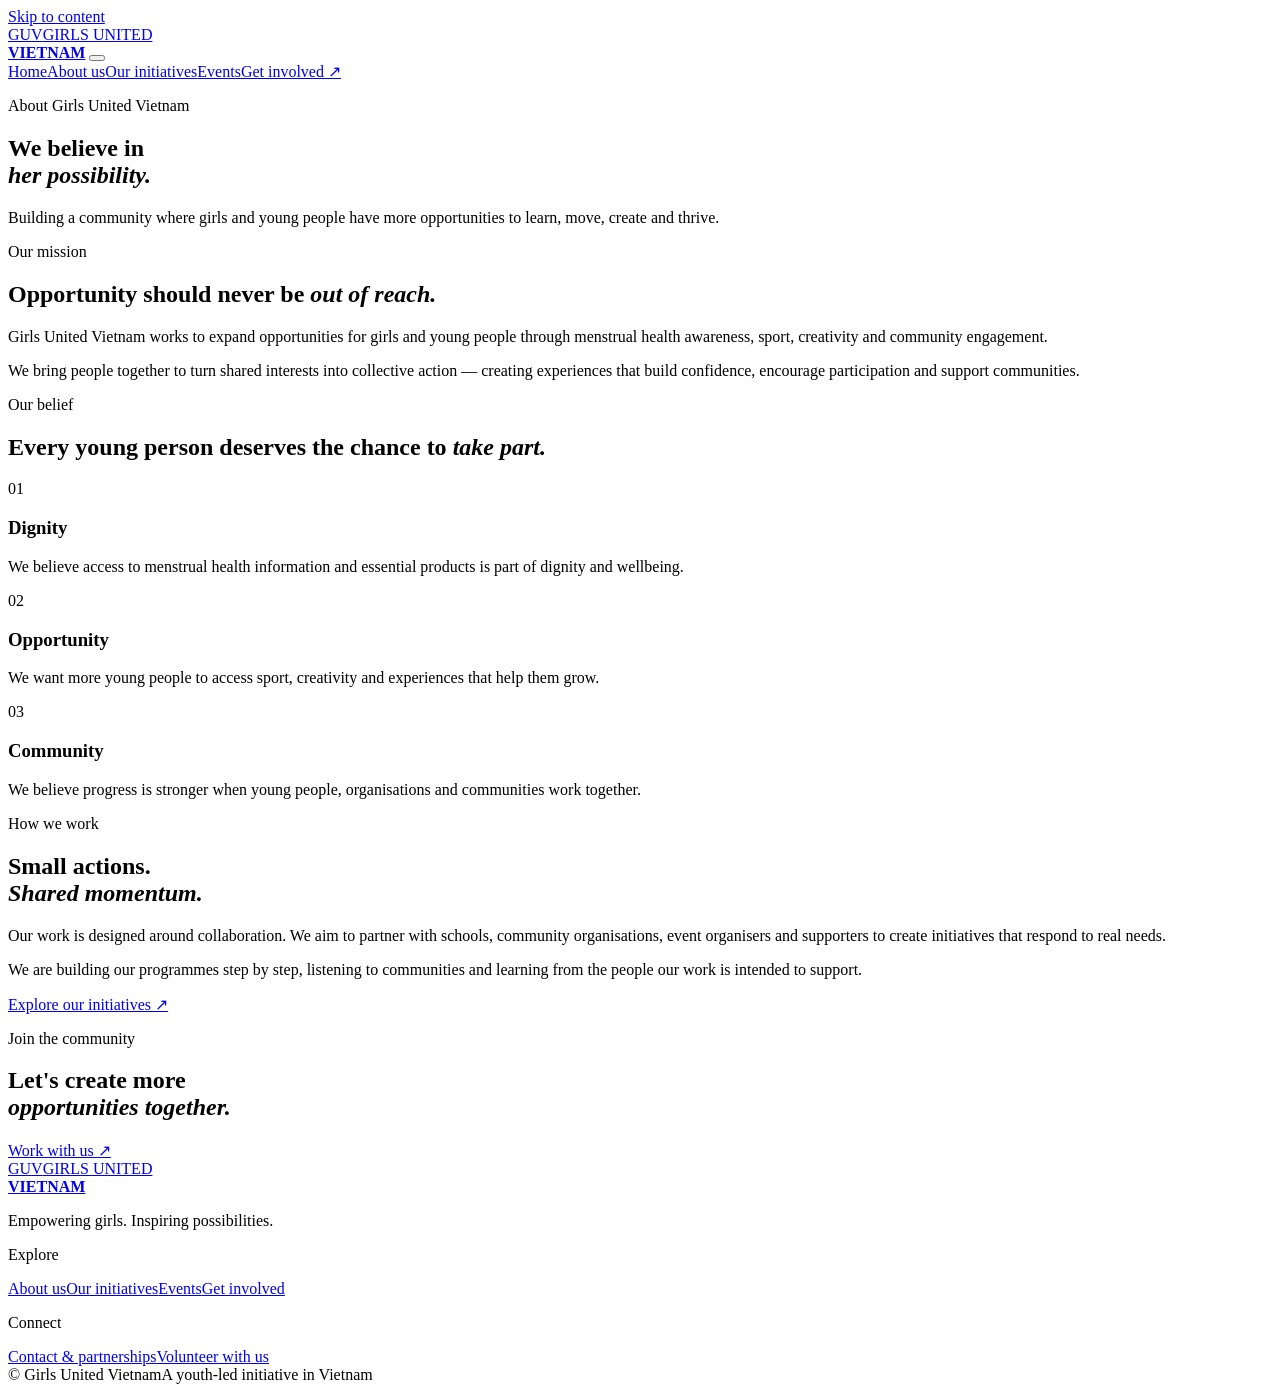
==== about.html @ ccef2bba "Add files via upload" ====
<!DOCTYPE html>
<html lang="en">
<head>
  <meta charset="UTF-8"><meta name="viewport" content="width=device-width, initial-scale=1.0">
  <meta name="description" content="Learn about Girls United Vietnam, our mission and the values behind our work.">
  <meta name="theme-color" content="#5A2736">
  <title>About us | Girls United Vietnam</title>
  <link rel="preconnect" href="https://fonts.googleapis.com"><link rel="preconnect" href="https://fonts.gstatic.com" crossorigin>
  <link href="https://fonts.googleapis.com/css2?family=DM+Sans:wght@400;500;600;700&family=Playfair+Display:wght@500;600;700&display=swap" rel="stylesheet">
  <link rel="stylesheet" href="assets/css/styles.css"><script defer src="assets/js/main.js"></script>
</head>
<body>
<a class="skip-link" href="#main">Skip to content</a>
<header class="site-header"><div class="container nav-wrap">
  <a class="brand" href="index.html"><span class="brand-mark">GU<span>V</span></span><span class="brand-name">GIRLS UNITED<br><strong>VIETNAM</strong></span></a>
  <button class="menu-toggle" aria-label="Open navigation" aria-expanded="false"><span></span><span></span></button>
  <nav class="main-nav" aria-label="Main navigation"><a href="index.html">Home</a><a class="active" href="about.html">About us</a><a href="initiatives.html">Our initiatives</a><a href="events.html">Events</a><a class="nav-cta" href="get-involved.html">Get involved <span>↗</span></a></nav>
</div></header>
<main id="main">
  <section class="page-hero page-hero-about"><div class="container page-hero-content"><p class="eyebrow light">About Girls United Vietnam</p><h1>We believe in<br><em>her possibility.</em></h1><p>Building a community where girls and young people have more opportunities to learn, move, create and thrive.</p></div></section>
  <section class="section-pad"><div class="container split-intro"><div><p class="eyebrow">Our mission</p><h2>Opportunity should never be <em>out of reach.</em></h2></div><div><p class="large-copy">Girls United Vietnam works to expand opportunities for girls and young people through menstrual health awareness, sport, creativity and community engagement.</p><p>We bring people together to turn shared interests into collective action — creating experiences that build confidence, encourage participation and support communities.</p></div></div></section>
  <section class="values-band"><div class="container values-grid"><div><p class="eyebrow light">Our belief</p><h2>Every young person deserves the chance to <em>take part.</em></h2></div><div class="value-list"><div><span>01</span><section><h3>Dignity</h3><p>We believe access to menstrual health information and essential products is part of dignity and wellbeing.</p></section></div><div><span>02</span><section><h3>Opportunity</h3><p>We want more young people to access sport, creativity and experiences that help them grow.</p></section></div><div><span>03</span><section><h3>Community</h3><p>We believe progress is stronger when young people, organisations and communities work together.</p></section></div></div></div></section>
  <section class="section-pad"><div class="container story-grid"><div class="story-image"></div><div><p class="eyebrow">How we work</p><h2>Small actions.<br><em>Shared momentum.</em></h2><p>Our work is designed around collaboration. We aim to partner with schools, community organisations, event organisers and supporters to create initiatives that respond to real needs.</p><p>We are building our programmes step by step, listening to communities and learning from the people our work is intended to support.</p><a class="underlined-link" href="initiatives.html">Explore our initiatives <span>↗</span></a></div></div></section>
  <section class="simple-cta"><div class="container"><p class="eyebrow">Join the community</p><h2>Let's create more<br><em>opportunities together.</em></h2><a class="button button-dark" href="get-involved.html">Work with us <span>↗</span></a></div></section>
</main>
<footer class="site-footer"><div class="container footer-top"><div><a class="brand brand-footer" href="index.html"><span class="brand-mark">GU<span>V</span></span><span class="brand-name">GIRLS UNITED<br><strong>VIETNAM</strong></span></a><p class="footer-tagline">Empowering girls. Inspiring possibilities.</p></div><div class="footer-links"><p class="footer-label">Explore</p><a href="about.html">About us</a><a href="initiatives.html">Our initiatives</a><a href="events.html">Events</a><a href="get-involved.html">Get involved</a></div><div class="footer-links"><p class="footer-label">Connect</p><a href="get-involved.html#contact">Contact & partnerships</a><a href="get-involved.html#volunteer">Volunteer with us</a></div></div><div class="container footer-bottom"><span>© <span data-year></span> Girls United Vietnam</span><span>A youth-led initiative in Vietnam</span></div></footer>
</body></html>
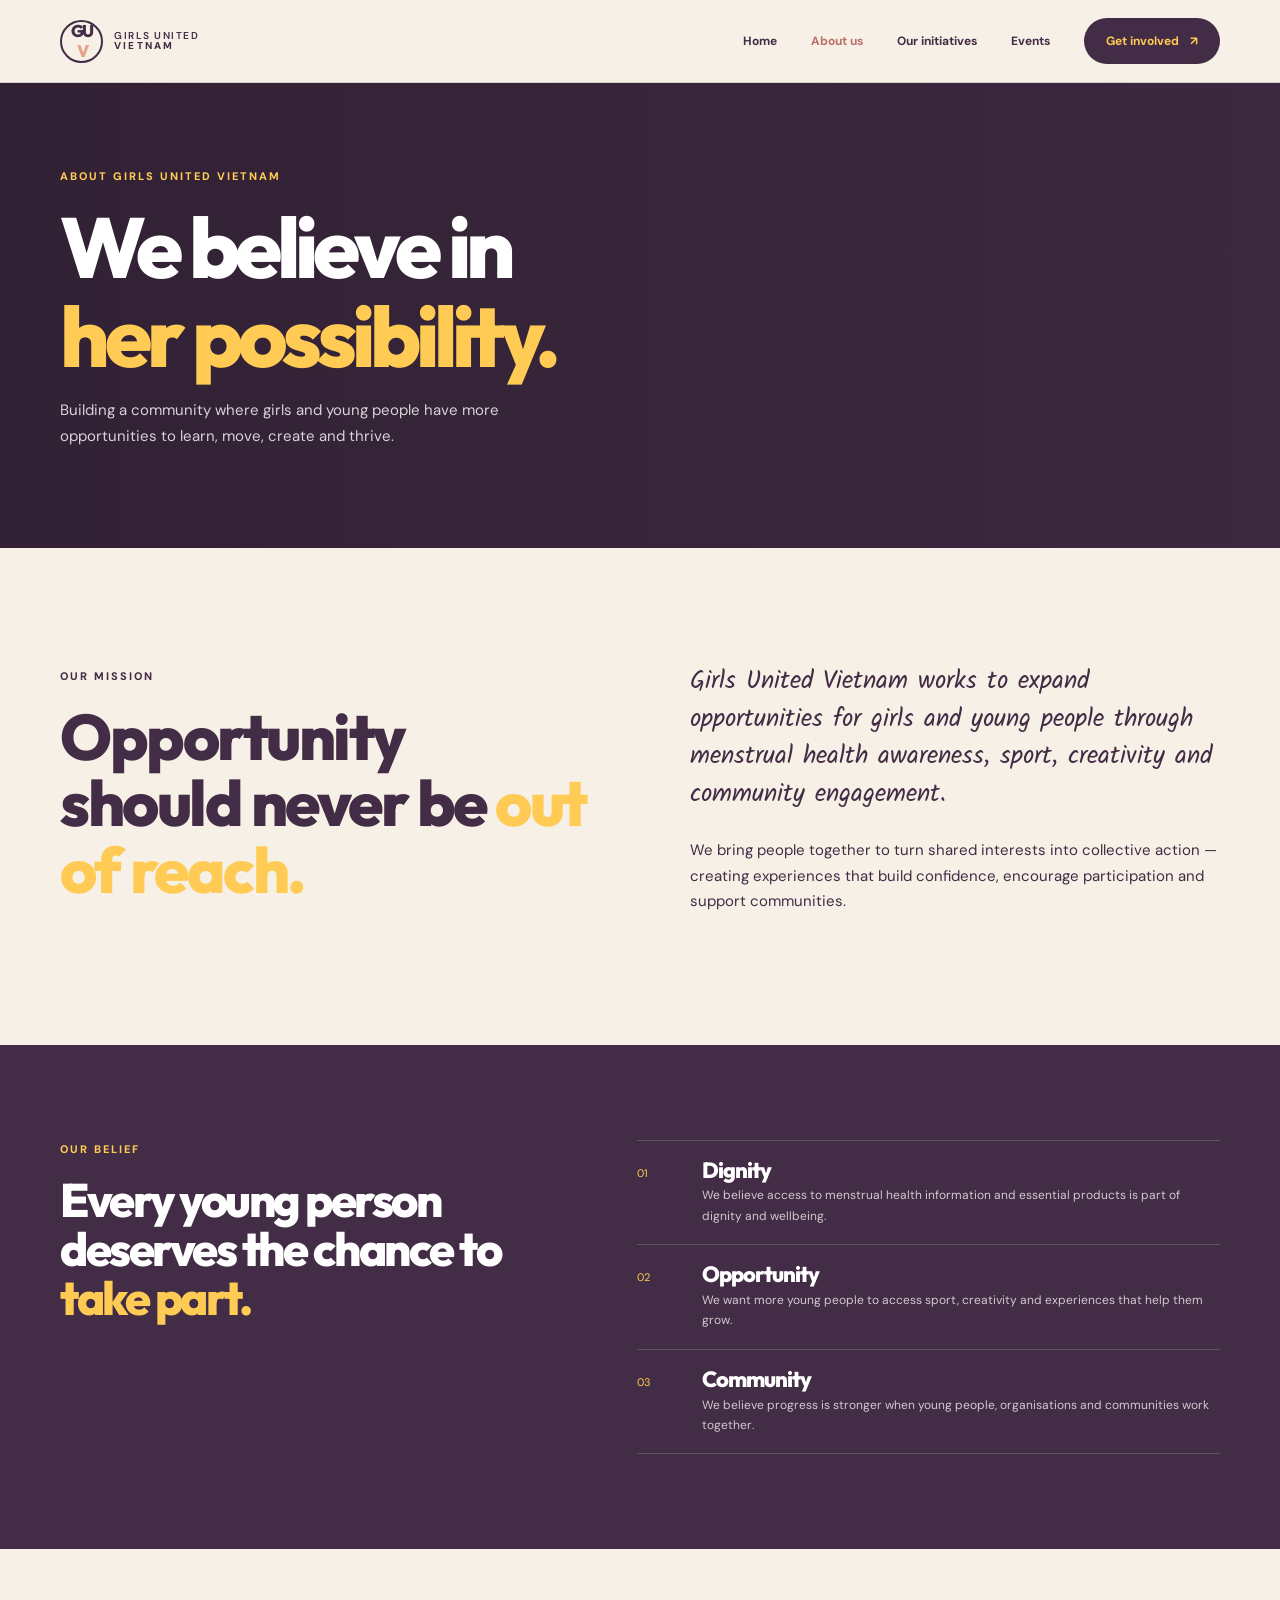
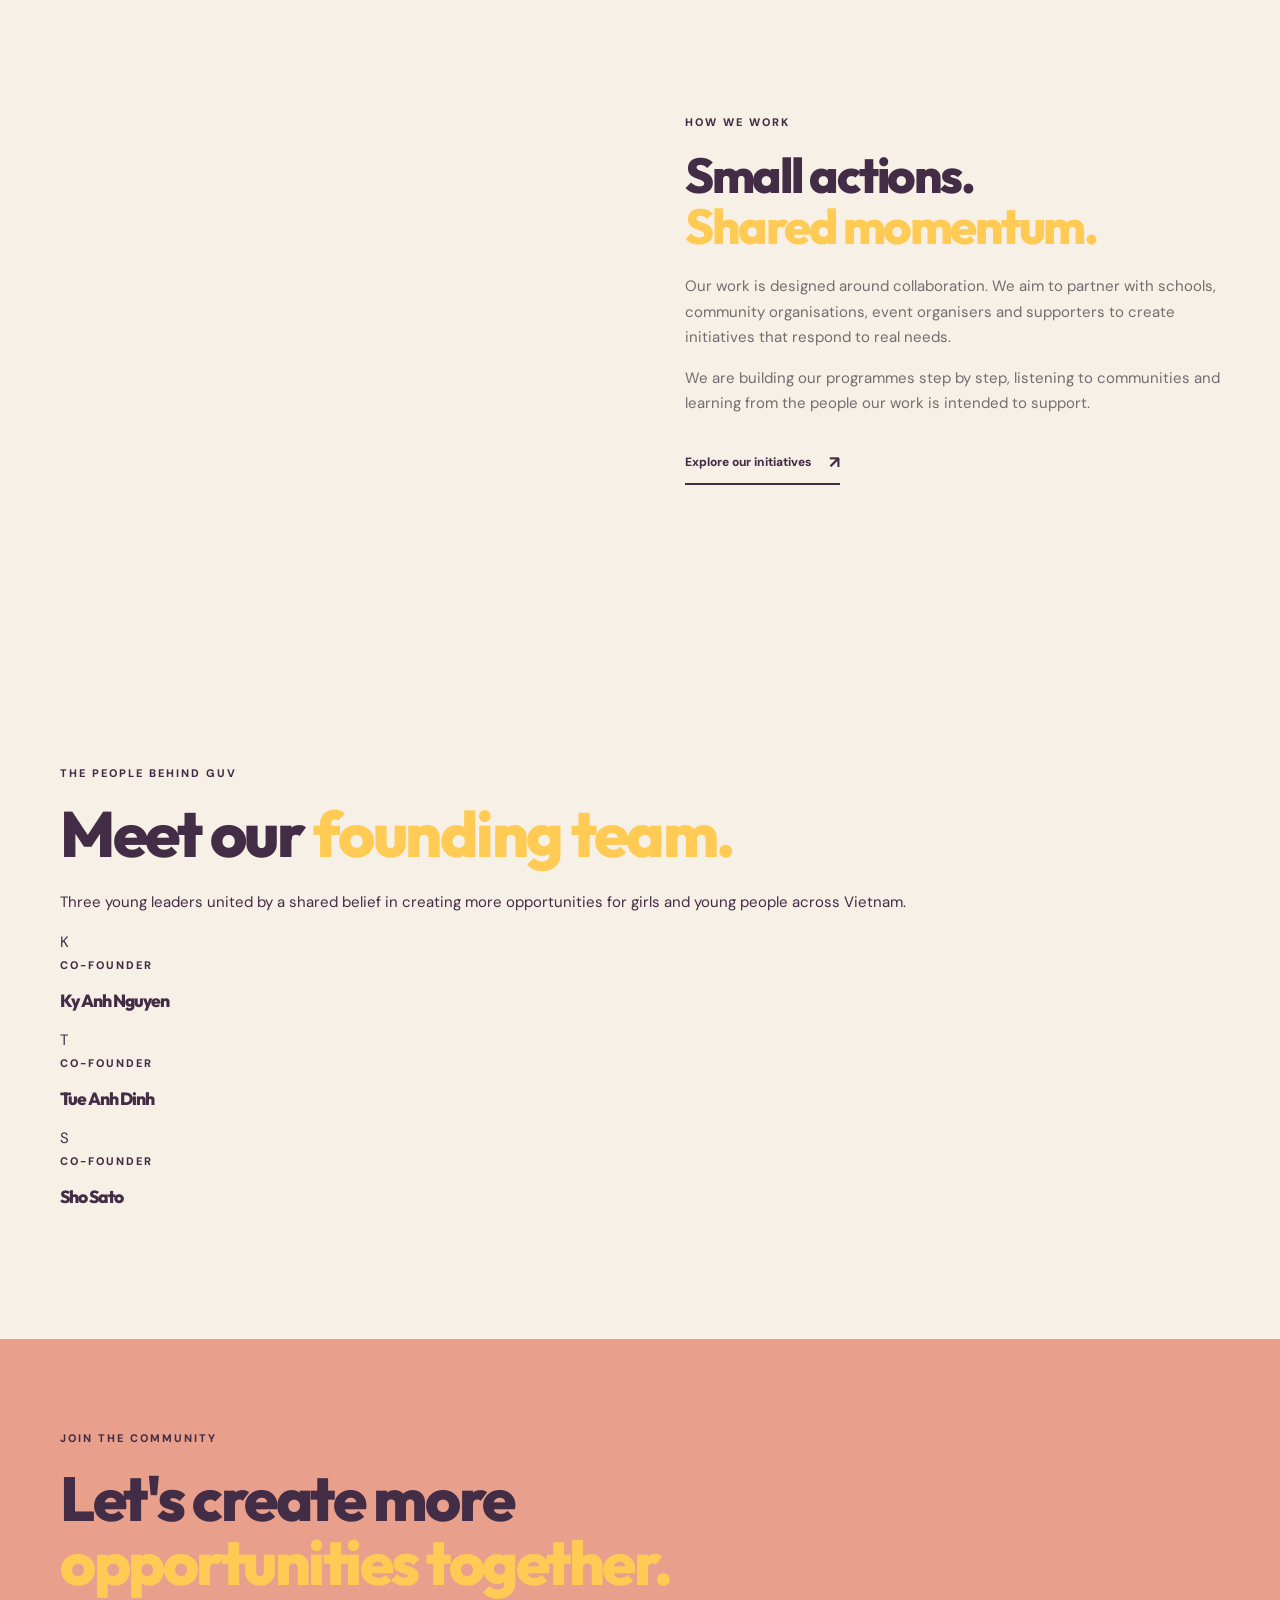
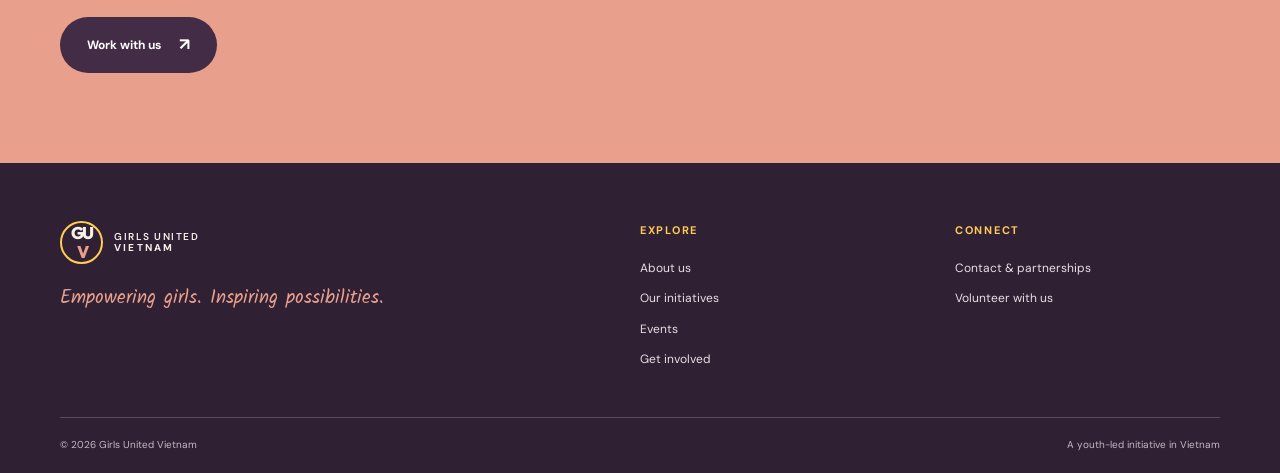
==== commit a88665d1: "Add founding team section to about page Added a new team section to introduce the founding team memb" ====
--- a/about.html
+++ b/about.html
@@ -21,7 +21,50 @@
   <section class="section-pad"><div class="container split-intro"><div><p class="eyebrow">Our mission</p><h2>Opportunity should never be <em>out of reach.</em></h2></div><div><p class="large-copy">Girls United Vietnam works to expand opportunities for girls and young people through menstrual health awareness, sport, creativity and community engagement.</p><p>We bring people together to turn shared interests into collective action — creating experiences that build confidence, encourage participation and support communities.</p></div></div></section>
   <section class="values-band"><div class="container values-grid"><div><p class="eyebrow light">Our belief</p><h2>Every young person deserves the chance to <em>take part.</em></h2></div><div class="value-list"><div><span>01</span><section><h3>Dignity</h3><p>We believe access to menstrual health information and essential products is part of dignity and wellbeing.</p></section></div><div><span>02</span><section><h3>Opportunity</h3><p>We want more young people to access sport, creativity and experiences that help them grow.</p></section></div><div><span>03</span><section><h3>Community</h3><p>We believe progress is stronger when young people, organisations and communities work together.</p></section></div></div></div></section>
   <section class="section-pad"><div class="container story-grid"><div class="story-image"></div><div><p class="eyebrow">How we work</p><h2>Small actions.<br><em>Shared momentum.</em></h2><p>Our work is designed around collaboration. We aim to partner with schools, community organisations, event organisers and supporters to create initiatives that respond to real needs.</p><p>We are building our programmes step by step, listening to communities and learning from the people our work is intended to support.</p><a class="underlined-link" href="initiatives.html">Explore our initiatives <span>↗</span></a></div></div></section>
+<section class="team-section section-pad">
+  <div class="container">
+    <div class="team-heading">
+      <p class="eyebrow">The people behind GUV</p>
+      <h2>Meet our <em>founding team.</em></h2>
+      <p>Three young leaders united by a shared belief in creating more opportunities for girls and young people across Vietnam.</p>
+    </div>
+
+    <div class="team-grid">
+
+      <article class="team-card">
+        <div class="team-avatar avatar-peach">
+          <span>K</span>
+        </div>
+        <div class="team-info">
+          <p class="eyebrow">Co-founder</p>
+          <h3>Ky Anh Nguyen</h3>
+        </div>
+      </article>
+
+      <article class="team-card">
+        <div class="team-avatar avatar-yellow">
+          <span>T</span>
+        </div>
+        <div class="team-info">
+          <p class="eyebrow">Co-founder</p>
+          <h3>Tue Anh Dinh</h3>
+        </div>
+      </article>
+
+      <article class="team-card">
+        <div class="team-avatar avatar-plum">
+          <span>S</span>
+        </div>
+        <div class="team-info">
+          <p class="eyebrow">Co-founder</p>
+          <h3>Sho Sato</h3>
+        </div>
+      </article>
+
+    </div>
+  </div>
+</section>
   <section class="simple-cta"><div class="container"><p class="eyebrow">Join the community</p><h2>Let's create more<br><em>opportunities together.</em></h2><a class="button button-dark" href="get-involved.html">Work with us <span>↗</span></a></div></section>
 </main>
 <footer class="site-footer"><div class="container footer-top"><div><a class="brand brand-footer" href="index.html"><span class="brand-mark">GU<span>V</span></span><span class="brand-name">GIRLS UNITED<br><strong>VIETNAM</strong></span></a><p class="footer-tagline">Empowering girls. Inspiring possibilities.</p></div><div class="footer-links"><p class="footer-label">Explore</p><a href="about.html">About us</a><a href="initiatives.html">Our initiatives</a><a href="events.html">Events</a><a href="get-involved.html">Get involved</a></div><div class="footer-links"><p class="footer-label">Connect</p><a href="get-involved.html#contact">Contact & partnerships</a><a href="get-involved.html#volunteer">Volunteer with us</a></div></div><div class="container footer-bottom"><span>© <span data-year></span> Girls United Vietnam</span><span>A youth-led initiative in Vietnam</span></div></footer>
-</body></html>+</body></html>
--- a/assets/css/styles.css
+++ b/assets/css/styles.css
@@ -0,0 +1,1447 @@
+
+@import url('https://fonts.googleapis.com/css2?family=DM+Sans:wght@400;500;600;700&family=Kalam:wght@400;700&family=Outfit:wght@400;500;600;700;800;900&display=swap');
+
+/* ==========================================
+   GIRLS UNITED VIETNAM
+   Organic • Expressive • Youth-led
+========================================== */
+
+:root {
+  --burgundy: #432c45;
+  --burgundy-deep: #302033;
+  --ink: #432c45;
+  --muted: #756b70;
+  --cream: #f6f0e6;
+  --paper: #fffaf2;
+  --gold: #ffcb54;
+  --peach: #e8a08c;
+  --line: rgba(67, 44, 69, .18);
+
+  --serif: "Outfit", sans-serif;
+  --sans: "DM Sans", sans-serif;
+  --hand: "Kalam", cursive;
+}
+
+* {
+  box-sizing: border-box;
+}
+
+html {
+  scroll-behavior: smooth;
+}
+
+body {
+  margin: 0;
+  background: var(--cream);
+  color: var(--ink);
+  font-family: var(--sans);
+  font-size: 15px;
+  line-height: 1.7;
+}
+
+a {
+  color: inherit;
+  text-decoration: none;
+}
+
+img {
+  max-width: 100%;
+}
+
+.container {
+  width: min(1160px, calc(100% - 64px));
+  margin: 0 auto;
+}
+
+/* ACCESSIBILITY */
+
+.skip-link {
+  position: absolute;
+  left: -999px;
+  top: 8px;
+  background: white;
+  padding: 10px;
+  z-index: 1000;
+}
+
+.skip-link:focus {
+  left: 8px;
+}
+
+/* NAVIGATION */
+
+.site-header {
+  position: sticky;
+  top: 0;
+  z-index: 100;
+  background: var(--cream);
+  border-bottom: 1px solid var(--line);
+}
+
+.nav-wrap {
+  height: 82px;
+  display: flex;
+  align-items: center;
+  justify-content: space-between;
+}
+
+.brand {
+  display: inline-flex;
+  align-items: center;
+  gap: 11px;
+  line-height: 1.05;
+}
+
+.brand-mark {
+  width: 43px;
+  height: 43px;
+  display: grid;
+  place-items: center;
+  border: 2px solid var(--burgundy);
+  border-radius: 50%;
+  color: var(--burgundy);
+  font-family: var(--serif);
+  font-size: 17px;
+  font-weight: 800;
+  letter-spacing: -2px;
+}
+
+.brand-mark span {
+  color: var(--peach);
+}
+
+.brand-name {
+  font-size: 10px;
+  letter-spacing: 1.5px;
+  font-weight: 600;
+}
+
+.brand-name strong {
+  font-weight: 800;
+  letter-spacing: 2.2px;
+}
+
+.main-nav {
+  display: flex;
+  align-items: center;
+  gap: 34px;
+}
+
+.main-nav a {
+  font-size: 12px;
+  font-weight: 700;
+  color: var(--ink);
+  transition: color .2s;
+}
+
+.main-nav a:hover,
+.main-nav a.active {
+  color: #bd6f68;
+}
+
+.main-nav .nav-cta {
+  background: var(--burgundy);
+  color: var(--gold);
+  padding: 13px 22px;
+  border-radius: 40px;
+}
+
+.nav-cta span {
+  margin-left: 8px;
+}
+
+.menu-toggle {
+  display: none;
+  border: 0;
+  background: none;
+  padding: 8px;
+}
+
+.menu-toggle span {
+  display: block;
+  width: 24px;
+  height: 2px;
+  background: var(--ink);
+  margin: 6px;
+}
+
+/* TYPOGRAPHY */
+
+.eyebrow {
+  color: var(--burgundy);
+  text-transform: uppercase;
+  letter-spacing: 2px;
+  font-size: 11px;
+  font-weight: 800;
+  margin: 0 0 18px;
+}
+
+.eyebrow.light {
+  color: var(--gold);
+}
+
+h1, h2, h3, p {
+  margin-top: 0;
+}
+
+h1, h2, h3 {
+  font-family: var(--serif);
+  font-weight: 800;
+  line-height: 1.04;
+}
+
+h1 {
+  font-size: clamp(64px, 9vw, 112px);
+  letter-spacing: -5px;
+  margin: 0 0 25px;
+  max-width: 850px;
+}
+
+h2 {
+  font-size: clamp(42px, 5vw, 68px);
+  letter-spacing: -2.5px;
+  margin-bottom: 22px;
+}
+
+h3 {
+  letter-spacing: -1px;
+}
+
+h1 em, h2 em {
+  color: var(--gold);
+  font-style: normal;
+}
+
+.large-copy {
+  font-family: var(--hand);
+  font-size: 25px;
+  line-height: 1.5;
+  color: var(--burgundy);
+}
+
+/* HERO */
+
+.hero {
+  min-height: 680px;
+  height: min(800px, calc(100vh - 82px));
+  position: relative;
+  display: flex;
+  align-items: center;
+  overflow: hidden;
+  background: var(--burgundy);
+  color: white;
+}
+
+.hero-photo {
+  position: absolute;
+  inset: 0;
+  background-image: url("https://images.unsplash.com/photo-1529156069898-49953e39b3ac?auto=format&fit=crop&w=2200&q=85");
+  background-size: cover;
+  background-position: center 43%;
+  opacity: .65;
+}
+
+.hero-shade {
+  position: absolute;
+  inset: 0;
+  background:
+    linear-gradient(90deg, rgba(48,32,51,.94), rgba(67,44,69,.55) 65%, rgba(67,44,69,.15)),
+    linear-gradient(0deg, rgba(48,32,51,.4), transparent 60%);
+}
+
+.hero-content {
+  position: relative;
+  z-index: 1;
+  padding-top: 12px;
+}
+
+.hero h1 {
+  color: var(--gold);
+  max-width: 850px;
+}
+
+.hero h1 em {
+  color: var(--peach);
+}
+
+.hero-copy {
+  max-width: 475px;
+  color: rgba(255,255,255,.9);
+  font-size: 16px;
+  line-height: 1.8;
+  margin-bottom: 32px;
+}
+
+.hero-actions {
+  display: flex;
+  align-items: center;
+  gap: 28px;
+  flex-wrap: wrap;
+}
+
+.hero-note {
+  position: absolute;
+  bottom: 28px;
+  right: max(32px, calc((100vw - 1160px)/2));
+  z-index: 2;
+  color: white;
+  font-family: var(--hand);
+  font-size: 13px;
+  display: flex;
+  align-items: center;
+  gap: 12px;
+}
+
+.note-line {
+  width: 30px;
+  height: 2px;
+  background: var(--gold);
+}
+
+/* BUTTONS */
+
+.button {
+  display: inline-flex;
+  justify-content: center;
+  align-items: center;
+  gap: 18px;
+  padding: 16px 25px;
+  border: 2px solid transparent;
+  border-radius: 40px;
+  font-family: var(--sans);
+  font-size: 12px;
+  font-weight: 700;
+  transition: transform .2s, background .2s;
+  cursor: pointer;
+}
+
+.button:hover {
+  transform: translateY(-3px) rotate(-1deg);
+}
+
+.button span {
+  font-size: 17px;
+  line-height: 1;
+}
+
+.button-light {
+  color: var(--burgundy);
+  background: var(--gold);
+}
+
+.button-dark {
+  color: white;
+  background: var(--burgundy);
+}
+
+.button-outline {
+  color: var(--burgundy);
+  border-color: var(--burgundy);
+  background: transparent;
+}
+
+.text-link {
+  font-size: 13px;
+  font-weight: 700;
+}
+
+.text-link span {
+  margin-left: 8px;
+}
+
+.light-link {
+  color: white;
+}
+
+/* SECTION SPACING */
+
+.section-pad {
+  padding: 115px 0;
+}
+
+/* INTRO */
+
+.intro {
+  background: var(--peach);
+}
+
+.intro-grid,
+.split-intro {
+  display: grid;
+  grid-template-columns: 1fr 1fr;
+  gap: 100px;
+  align-items: center;
+}
+
+.intro h2 {
+  max-width: 520px;
+}
+
+.intro h2 em {
+  color: var(--burgundy);
+}
+
+.intro-text > p:not(.large-copy),
+.feature-copy > p:not(.eyebrow),
+.story-grid p:not(.eyebrow) {
+  color: var(--muted);
+}
+
+.intro .large-copy {
+  color: var(--burgundy);
+}
+
+.underlined-link {
+  display: inline-flex;
+  gap: 18px;
+  align-items: center;
+  border-bottom: 2px solid var(--burgundy);
+  padding-bottom: 7px;
+  color: var(--burgundy);
+  font-size: 12px;
+  font-weight: 800;
+  margin-top: 16px;
+}
+
+.underlined-link span {
+  font-size: 17px;
+}
+
+/* INITIATIVES */
+
+.pillars {
+  background: var(--cream);
+}
+
+.section-heading {
+  display: flex;
+  justify-content: space-between;
+  align-items: end;
+  gap: 40px;
+  margin-bottom: 46px;
+}
+
+.section-heading h2 {
+  margin-bottom: 0;
+}
+
+.section-heading h2 em {
+  color: #bd6f68;
+}
+
+.section-aside {
+  color: var(--muted);
+  max-width: 360px;
+  font-size: 13px;
+  margin: 0 0 5px;
+}
+
+.pillar-grid {
+  display: grid;
+  grid-template-columns: repeat(4, 1fr);
+  gap: 15px;
+}
+
+.pillar-card {
+  padding: 28px 23px 30px;
+  min-height: 300px;
+  position: relative;
+  background: var(--paper);
+  border: 1px solid var(--line);
+  border-radius: 20px;
+  transition: transform .25s ease;
+}
+
+.pillar-card:nth-child(2) {
+  background: var(--gold);
+  transform: translateY(18px);
+}
+
+.pillar-card:nth-child(3) {
+  background: var(--peach);
+}
+
+.pillar-card:nth-child(4) {
+  background: var(--burgundy);
+  color: var(--cream);
+  transform: translateY(18px);
+}
+
+.pillar-card:hover {
+  transform: translateY(-7px) rotate(-1deg);
+}
+
+.pillar-number {
+  color: var(--muted);
+  font-size: 11px;
+  letter-spacing: 1px;
+  font-weight: 700;
+}
+
+.pillar-icon {
+  color: var(--burgundy);
+  font-size: 34px;
+  margin: 22px 0 15px;
+}
+
+.pillar-card h3 {
+  font-size: 24px;
+  font-weight: 800;
+  margin-bottom: 12px;
+}
+
+.pillar-card p {
+  color: var(--muted);
+  font-size: 12px;
+  line-height: 1.8;
+  min-height: 66px;
+}
+
+.pillar-card:nth-child(4) .pillar-number,
+.pillar-card:nth-child(4) h3,
+.pillar-card:nth-child(4) p,
+.pillar-card:nth-child(4) a {
+  color: var(--cream);
+}
+
+.pillar-card a {
+  color: var(--burgundy);
+  font-size: 11px;
+  font-weight: 800;
+  text-transform: uppercase;
+  letter-spacing: 1px;
+}
+
+.pillar-card a span {
+  margin-left: 8px;
+}
+
+/* FEATURE */
+
+.feature {
+  background: var(--gold);
+}
+
+.feature-grid {
+  display: grid;
+  grid-template-columns: 1.05fr .95fr;
+  gap: 90px;
+  align-items: center;
+}
+
+.feature-image {
+  min-height: 520px;
+  position: relative;
+  background-size: cover;
+  background-position: center;
+  border-radius: 48% 48% 20px 20px;
+}
+
+.image-menstrual {
+  background-image:
+    linear-gradient(0deg, rgba(38,20,25,.2), transparent),
+    url("https://images.unsplash.com/photo-1517486808906-6ca8b3f04846?auto=format&fit=crop&w=1200&q=85");
+}
+
+.image-label {
+  position: absolute;
+  left: 22px;
+  bottom: 22px;
+  color: white;
+  font-family: var(--hand);
+  font-size: 14px;
+}
+
+.feature-copy h2 {
+  font-size: clamp(42px, 4.5vw, 62px);
+}
+
+.feature-copy h2 em {
+  color: #bd6f68;
+}
+
+.feature-copy p {
+  font-size: 13px;
+  line-height: 1.9;
+}
+
+/* EVENTS */
+
+.events-preview {
+  background: var(--peach);
+}
+
+.event-feature {
+  display: grid;
+  grid-template-columns: 1.1fr .9fr;
+  min-height: 430px;
+  background: var(--cream);
+  border-radius: 24px;
+  overflow: hidden;
+  transform: rotate(-.5deg);
+}
+
+.event-image {
+  background: url("https://images.unsplash.com/photo-1528605248644-14dd04022da1?auto=format&fit=crop&w=1300&q=85") center/cover;
+  min-height: 360px;
+}
+
+.event-info {
+  padding: 55px 58px;
+  align-self: center;
+}
+
+.event-info h3 {
+  font-weight: 800;
+  font-size: 38px;
+  line-height: 1.1;
+  margin: 0 0 17px;
+}
+
+.event-info > p:not(.eyebrow) {
+  color: var(--muted);
+  font-size: 13px;
+  line-height: 1.8;
+  margin-bottom: 25px;
+}
+
+/* CLOSING CTA */
+
+.closing-cta {
+  position: relative;
+  overflow: hidden;
+  background: var(--burgundy);
+  color: white;
+  padding: 115px 0;
+}
+
+.closing-inner {
+  position: relative;
+  z-index: 2;
+}
+
+.closing-cta h2 {
+  color: var(--gold);
+  font-size: clamp(58px, 7vw, 90px);
+  margin-bottom: 22px;
+}
+
+.closing-cta h2 em {
+  color: var(--peach);
+}
+
+.closing-cta p:not(.eyebrow) {
+  max-width: 420px;
+  color: rgba(255,255,255,.8);
+  margin-bottom: 28px;
+}
+
+.closing-orbit {
+  position: absolute;
+  border: 2px solid rgba(255,203,84,.4);
+  border-radius: 50%;
+  width: 550px;
+  height: 550px;
+  right: -40px;
+  top: -170px;
+}
+
+.orbit-two {
+  width: 400px;
+  height: 400px;
+  right: 35px;
+  top: -95px;
+  border-color: rgba(232,160,140,.5);
+}
+
+/* FOOTER */
+
+.site-footer {
+  background: var(--burgundy-deep);
+  color: white;
+  padding: 58px 0 20px;
+}
+
+.footer-top {
+  display: grid;
+  grid-template-columns: 2fr 1fr 1fr;
+  gap: 50px;
+  padding-bottom: 48px;
+}
+
+.brand-footer .brand-mark {
+  border-color: var(--gold);
+  color: var(--cream);
+}
+
+.brand-footer .brand-mark span {
+  color: var(--peach);
+}
+
+.brand-footer .brand-name {
+  color: var(--cream);
+}
+
+.footer-tagline {
+  color: var(--peach);
+  font-family: var(--hand);
+  font-size: 19px;
+  margin: 18px 0 0;
+}
+
+.footer-links {
+  display: flex;
+  flex-direction: column;
+  align-items: flex-start;
+  gap: 10px;
+}
+
+.footer-label {
+  color: var(--gold);
+  font-size: 11px;
+  letter-spacing: 1.7px;
+  text-transform: uppercase;
+  margin-bottom: 8px;
+  font-weight: 700;
+}
+
+.footer-links a {
+  color: #e8dfe5;
+  font-size: 12px;
+}
+
+.footer-links a:hover {
+  color: var(--gold);
+}
+
+.footer-bottom {
+  border-top: 1px solid rgba(255,255,255,.2);
+  padding-top: 18px;
+  display: flex;
+  justify-content: space-between;
+  color: #c6b8c6;
+  font-size: 10px;
+}
+
+/* OTHER PAGES */
+
+.page-hero {
+  min-height: 465px;
+  display: flex;
+  align-items: center;
+  position: relative;
+  color: white;
+  background-color: var(--burgundy);
+  background-size: cover;
+  background-position: center;
+}
+
+.page-hero::before {
+  content: "";
+  position: absolute;
+  inset: 0;
+  background: linear-gradient(90deg, rgba(48,32,51,.9), rgba(48,32,51,.35));
+}
+
+.page-hero-content {
+  position: relative;
+  z-index: 1;
+  padding: 70px 0;
+}
+
+.page-hero h1 {
+  font-size: clamp(52px, 6.8vw, 85px);
+  margin-bottom: 18px;
+}
+
+.page-hero-content > p:last-child {
+  color: rgba(255,255,255,.8);
+  max-width: 480px;
+  font-size: 15px;
+}
+
+.page-hero-about {
+  background-image: url("https://images.unsplash.com/photo-1529156069898-49953e39b3ac?auto=format&fit=crop&w=2000&q=85");
+}
+
+.page-hero-initiatives {
+  background-image: url("https://images.unsplash.com/photo-1511632765486-a01980e01a18?auto=format&fit=crop&w=2000&q=85");
+}
+
+.page-hero-events {
+  background-image: url("https://images.unsplash.com/photo-1528605248644-14dd04022da1?auto=format&fit=crop&w=2000&q=85");
+}
+
+.page-hero-involved {
+  background-image: url("https://images.unsplash.com/photo-1531482615713-2afd69097998?auto=format&fit=crop&w=2000&q=85");
+}
+
+.values-band {
+  background: var(--burgundy);
+  color: white;
+  padding: 95px 0;
+}
+
+.values-grid {
+  display: grid;
+  grid-template-columns: .9fr 1.1fr;
+  gap: 100px;
+}
+
+.values-grid h2 {
+  font-size: 47px;
+}
+
+.value-list > div {
+  display: grid;
+  grid-template-columns: 45px 1fr;
+  gap: 20px;
+  padding: 18px 0;
+  border-bottom: 1px solid rgba(255,255,255,.17);
+}
+
+.value-list > div:first-child {
+  border-top: 1px solid rgba(255,255,255,.17);
+}
+
+.value-list > div > span {
+  color: var(--gold);
+  font-size: 11px;
+  padding-top: 5px;
+}
+
+.value-list h3 {
+  font-weight: 800;
+  font-size: 22px;
+  margin-bottom: 4px;
+}
+
+.value-list p {
+  color: rgba(255,255,255,.75);
+  font-size: 12px;
+  margin: 0;
+}
+
+.story-grid {
+  display: grid;
+  grid-template-columns: 1fr 1fr;
+  gap: 90px;
+  align-items: center;
+}
+
+.story-image {
+  min-height: 470px;
+  background: url("https://images.unsplash.com/photo-1517486808906-6ca8b3f04846?auto=format&fit=crop&w=1200&q=85") center/cover;
+  border-radius: 40% 40% 20px 20px;
+}
+
+.story-grid h2 {
+  font-size: 49px;
+}
+
+.simple-cta {
+  background: var(--peach);
+  padding: 90px 0;
+}
+
+.simple-cta h2 {
+  font-size: clamp(42px, 5vw, 62px);
+}
+
+.simple-cta > .container > p:not(.eyebrow) {
+  color: var(--muted);
+  max-width: 470px;
+}
+
+.initiative-row {
+  display: grid;
+  grid-template-columns: 1fr 1fr;
+  gap: 78px;
+  align-items: center;
+  padding: 48px 0;
+  border-top: 1px solid var(--line);
+  scroll-margin-top: 100px;
+}
+
+.initiative-row:last-child {
+  border-bottom: 1px solid var(--line);
+}
+
+.initiative-row.reverse .initiative-photo {
+  order: 2;
+}
+
+.initiative-row.reverse .initiative-content {
+  order: 1;
+}
+
+.initiative-photo {
+  min-height: 365px;
+  position: relative;
+  background-size: cover;
+  background-position: center;
+  border-radius: 24px;
+}
+
+.initiative-photo > span {
+  position: absolute;
+  left: 20px;
+  bottom: 15px;
+  font-family: var(--serif);
+  color: white;
+  font-size: 45px;
+}
+
+.photo-health {
+  background-image: linear-gradient(0deg,rgba(0,0,0,.25),transparent),url("https://images.unsplash.com/photo-1517486808906-6ca8b3f04846?auto=format&fit=crop&w=1100&q=85");
+}
+
+.photo-sport {
+  background-image: linear-gradient(0deg,rgba(0,0,0,.2),transparent),url("https://images.unsplash.com/photo-1529390079861-591de354faf5?auto=format&fit=crop&w=1100&q=85");
+}
+
+.photo-creative {
+  background-image: linear-gradient(0deg,rgba(0,0,0,.2),transparent),url("https://images.unsplash.com/photo-1513364776144-60967b0f800f?auto=format&fit=crop&w=1100&q=85");
+}
+
+.photo-community {
+  background-image: linear-gradient(0deg,rgba(0,0,0,.2),transparent),url("https://images.unsplash.com/photo-1531482615713-2afd69097998?auto=format&fit=crop&w=1100&q=85");
+}
+
+.initiative-content h2 {
+  font-size: 42px;
+  margin-bottom: 16px;
+}
+
+.initiative-content > p:not(.eyebrow) {
+  color: var(--muted);
+  font-size: 13px;
+}
+
+.initiative-content ul {
+  padding-left: 17px;
+  color: var(--muted);
+  font-size: 12px;
+  line-height: 2.1;
+  margin-top: 20px;
+}
+
+/* EVENTS PAGE */
+
+.event-listing {
+  display: grid;
+  grid-template-columns: .85fr 1.15fr;
+  background: var(--cream);
+  margin-top: 22px;
+  border-radius: 20px;
+  overflow: hidden;
+}
+
+.event-list-image {
+  min-height: 290px;
+  background-size: cover;
+  background-position: center;
+}
+
+.event-art {
+  background-image: url("https://images.unsplash.com/photo-1513364776144-60967b0f800f?auto=format&fit=crop&w=1100&q=85");
+}
+
+.event-sport {
+  background-image: url("https://images.unsplash.com/photo-1529390079861-591de354faf5?auto=format&fit=crop&w=1100&q=85");
+}
+
+.event-community {
+  background-image: url("https://images.unsplash.com/photo-1531482615713-2afd69097998?auto=format&fit=crop&w=1100&q=85");
+}
+
+.event-list-content {
+  padding: 35px 45px;
+  align-self: center;
+}
+
+.event-status {
+  display: inline-block;
+  border: 1px solid var(--peach);
+  color: var(--burgundy);
+  border-radius: 30px;
+  font-size: 10px;
+  letter-spacing: 1px;
+  text-transform: uppercase;
+  padding: 6px 12px;
+  margin-bottom: 18px;
+}
+
+.event-list-content h3 {
+  font-weight: 800;
+  font-size: 30px;
+  margin-bottom: 9px;
+}
+
+.event-list-content > p:not(.eyebrow) {
+  color: var(--muted);
+  font-size: 12px;
+  max-width: 490px;
+}
+
+.event-detail {
+  display: block;
+  color: var(--burgundy);
+  font-size: 11px;
+  font-weight: 800;
+  margin-top: 18px;
+}
+
+/* GET INVOLVED PAGE */
+
+.involve-grid {
+  display: grid;
+  grid-template-columns: repeat(3,1fr);
+  gap: 18px;
+}
+
+.involve-card {
+  background: var(--paper);
+  padding: 32px 28px;
+  min-height: 300px;
+  border-radius: 20px;
+}
+
+.involve-icon {
+  display: grid;
+  place-items: center;
+  width: 48px;
+  height: 48px;
+  background: var(--gold);
+  border-radius: 50%;
+  color: var(--burgundy);
+  font-size: 20px;
+  margin-bottom: 28px;
+}
+
+.involve-card h3 {
+  font-size: 27px;
+  font-weight: 800;
+  margin-bottom: 10px;
+}
+
+.involve-card > p:not(.eyebrow) {
+  color: var(--muted);
+  font-size: 12px;
+  min-height: 62px;
+}
+
+/* CONTACT FORM */
+
+.form-section {
+  background: var(--burgundy);
+  color: white;
+  padding: 100px 0;
+}
+
+.form-grid {
+  display: grid;
+  grid-template-columns: .85fr 1.15fr;
+  gap: 100px;
+  align-items: start;
+}
+
+.form-grid h2 {
+  font-size: 51px;
+}
+
+.form-grid > div > p:not(.eyebrow) {
+  color: rgba(255,255,255,.8);
+  font-size: 13px;
+}
+
+.contact-note {
+  display: flex;
+  gap: 15px;
+  margin-top: 35px;
+  padding-top: 22px;
+  border-top: 1px solid rgba(255,255,255,.2);
+}
+
+.contact-note span {
+  color: var(--gold);
+  font-size: 20px;
+}
+
+.contact-note p {
+  color: rgba(255,255,255,.7);
+  font-size: 11px;
+  margin: 0;
+}
+
+.interest-form {
+  display: grid;
+  grid-template-columns: 1fr;
+}
+
+.interest-form label {
+  font-size: 11px;
+  color: var(--gold);
+  margin: 13px 0 6px;
+}
+
+.interest-form input,
+.interest-form select,
+.interest-form textarea {
+  width: 100%;
+  background: rgba(255,255,255,.07);
+  border: 1px solid rgba(255,255,255,.3);
+  color: white;
+  padding: 13px 14px;
+  border-radius: 10px;
+  font: inherit;
+  font-size: 12px;
+  outline: none;
+}
+
+.interest-form input:focus,
+.interest-form select:focus,
+.interest-form textarea:focus {
+  border-color: var(--gold);
+}
+
+.interest-form input::placeholder,
+.interest-form textarea::placeholder {
+  color: rgba(255,255,255,.6);
+}
+
+.interest-form select option {
+  color: var(--ink);
+}
+
+.form-submit {
+  justify-self: start;
+  margin-top: 22px;
+}
+
+.form-notice {
+  color: rgba(255,255,255,.65);
+  font-size: 10px;
+  margin: 12px 0 0;
+}
+
+.notice-highlight {
+  color: var(--gold);
+}
+
+/* TABLET */
+
+@media (max-width: 900px) {
+  .container {
+    width: min(100% - 44px, 720px);
+  }
+
+  .main-nav {
+    gap: 18px;
+  }
+
+  .main-nav a {
+    font-size: 11px;
+  }
+
+  .intro-grid,
+  .split-intro,
+  .feature-grid,
+  .story-grid,
+  .values-grid,
+  .form-grid {
+    gap: 45px;
+  }
+
+  .pillar-grid {
+    grid-template-columns: repeat(2, 1fr);
+  }
+
+  .pillar-card:nth-child(2),
+  .pillar-card:nth-child(4) {
+    transform: none;
+  }
+
+  .event-info {
+    padding: 38px;
+  }
+}
+
+/* MOBILE */
+
+@media (max-width: 680px) {
+  .container {
+    width: calc(100% - 40px);
+  }
+
+  .nav-wrap {
+    height: 72px;
+  }
+
+  .menu-toggle {
+    display: block;
+    cursor: pointer;
+  }
+
+  .main-nav {
+    display: none;
+    position: absolute;
+    top: 72px;
+    left: 0;
+    right: 0;
+    background: var(--cream);
+    padding: 18px 22px 24px;
+    border-bottom: 1px solid var(--line);
+    flex-direction: column;
+    align-items: stretch;
+    gap: 0;
+  }
+
+  .main-nav.is-open {
+    display: flex;
+  }
+
+  .main-nav a {
+    padding: 13px 4px;
+    font-size: 13px;
+  }
+
+  .main-nav .nav-cta {
+    text-align: center;
+    margin-top: 10px;
+    padding: 13px;
+  }
+
+  .hero {
+    height: 680px;
+    min-height: 600px;
+  }
+
+  .hero-photo {
+    background-position: 58% center;
+  }
+
+  .hero-shade {
+    background: linear-gradient(90deg,rgba(48,32,51,.9),rgba(48,32,51,.5));
+  }
+
+  h1 {
+    font-size: clamp(52px, 14vw, 76px);
+    letter-spacing: -3px;
+  }
+
+  .hero-copy {
+    font-size: 14px;
+    max-width: 370px;
+  }
+
+  .hero-actions {
+    gap: 18px;
+    align-items: flex-start;
+    flex-direction: column;
+  }
+
+  .hero-note {
+    left: 20px;
+    right: 20px;
+    font-size: 10px;
+  }
+
+  .section-pad {
+    padding: 75px 0;
+  }
+
+  .intro-grid,
+  .split-intro,
+  .feature-grid,
+  .story-grid,
+  .values-grid,
+  .form-grid {
+    grid-template-columns: 1fr;
+    gap: 28px;
+  }
+
+  h2 {
+    font-size: 43px;
+  }
+
+  .large-copy {
+    font-size: 22px;
+  }
+
+  .section-heading {
+    display: block;
+    margin-bottom: 30px;
+  }
+
+  .section-aside {
+    margin-top: 18px;
+  }
+
+  .pillar-grid {
+    grid-template-columns: 1fr 1fr;
+    gap: 10px;
+  }
+
+  .pillar-card,
+  .pillar-card:nth-child(2),
+  .pillar-card:nth-child(4) {
+    padding: 20px 14px;
+    min-height: 270px;
+    transform: none;
+  }
+
+  .pillar-card h3 {
+    font-size: 20px;
+  }
+
+  .pillar-card p {
+    min-height: 95px;
+  }
+
+  .feature-image {
+    min-height: 340px;
+  }
+
+  .event-feature {
+    grid-template-columns: 1fr;
+    transform: none;
+  }
+
+  .event-image {
+    min-height: 260px;
+  }
+
+  .event-info {
+    padding: 30px 25px 35px;
+  }
+
+  .closing-cta {
+    padding: 76px 0 82px;
+  }
+
+  .footer-top {
+    grid-template-columns: 1fr 1fr;
+    gap: 35px 20px;
+  }
+
+  .footer-top > div:first-child {
+    grid-column: 1 / -1;
+  }
+
+  .footer-bottom {
+    gap: 10px;
+    flex-direction: column;
+  }
+
+  .page-hero {
+    min-height: 420px;
+  }
+
+  .page-hero h1 {
+    font-size: 54px;
+  }
+
+  .values-band {
+    padding: 72px 0;
+  }
+
+  .values-grid h2 {
+    font-size: 39px;
+  }
+
+  .story-image {
+    min-height: 320px;
+  }
+
+  .initiative-row {
+    grid-template-columns: 1fr;
+    gap: 24px;
+    padding: 32px 0;
+  }
+
+  .initiative-row.reverse .initiative-photo,
+  .initiative-row.reverse .initiative-content {
+    order: initial;
+  }
+
+  .initiative-photo {
+    min-height: 280px;
+  }
+
+  .initiative-content h2 {
+    font-size: 36px;
+  }
+
+  .event-listing {
+    grid-template-columns: 1fr;
+  }
+
+  .event-list-image {
+    min-height: 230px;
+  }
+
+  .event-list-content {
+    padding: 27px 24px 32px;
+  }
+
+  .involve-grid {
+    grid-template-columns: 1fr;
+  }
+
+  .involve-card {
+    min-height: 260px;
+  }
+
+  .form-grid h2 {
+    font-size: 43px;
+  }
+}
+/* Girls United Vietnam logo */
+.brand-logo {
+  display: block;
+  width: 90px;
+  height: 45px;
+  object-fit: contain;
+  object-position: left center;
+}
+
+.brand-footer .brand-logo {
+  width: 120px;
+  height: 55px;
+}
+.site-header {
+  position: relative;
+  top: auto;
+}
+/* Larger GUV branding */
+.brand-logo {
+  width: 115px !important;
+  height: 80px !important;
+  object-fit: contain;
+}
+
+.brand-footer .brand-logo {
+  width: 145px !important;
+  height: 90px !important;
+}
+
+/* Logo beside the hero caption */
+.hero-note {
+  display: flex;
+  align-items: center;
+  gap: 14px;
+}
+
+.hero-note-logo {
+  width: 65px;
+  height: 65px;
+  object-fit: contain;
+}
+
+@media (max-width: 600px) {
+  .hero-note-logo {
+    width: 45px;
+    height: 45px;
+  }
+}
